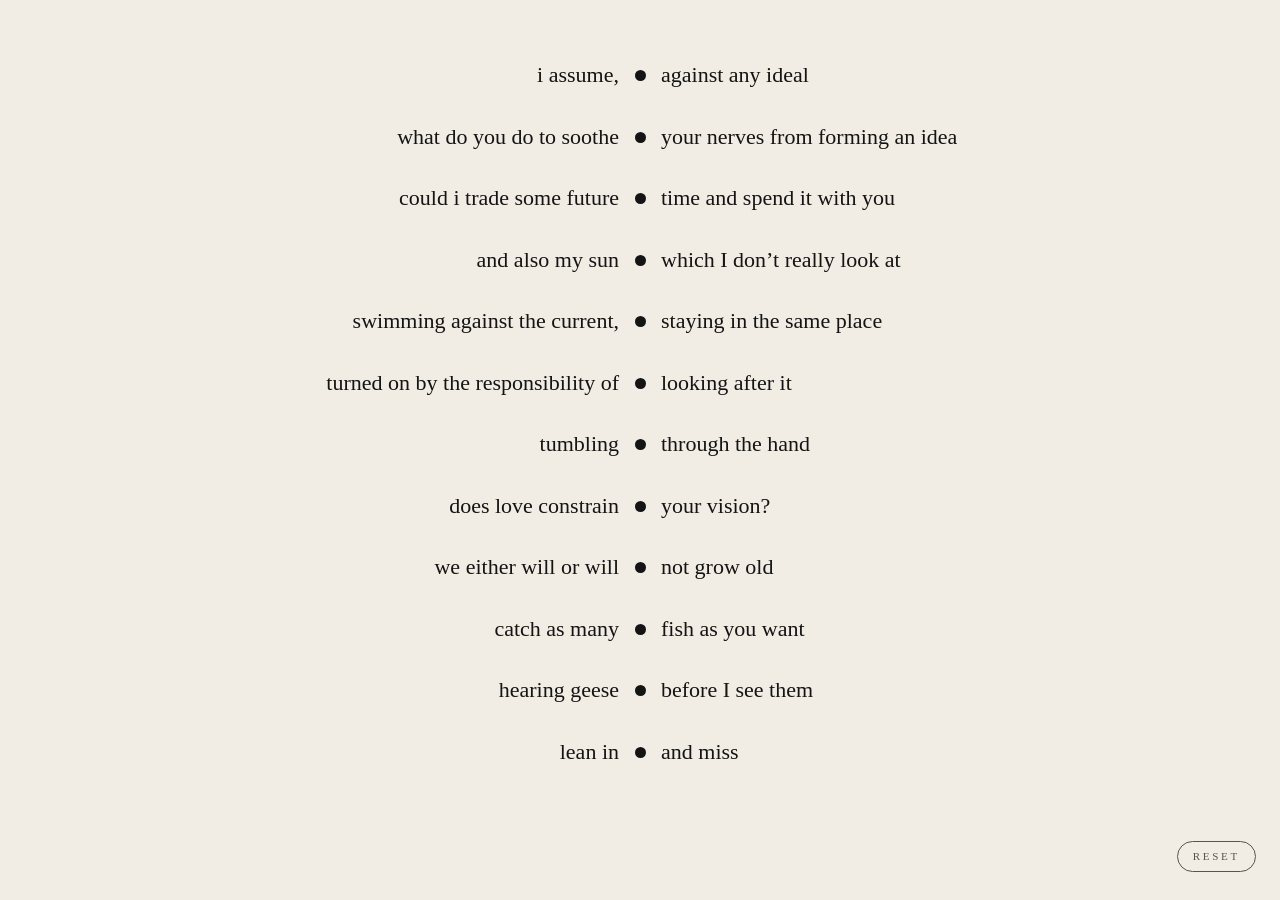
==== pages/seams.html @ fd51b5be "adding new page, adding onward button to blackout page" ====
<!DOCTYPE html>
<html lang="en">
<head>
<meta charset="utf-8">
<meta name="viewport" content="width=device-width, initial-scale=1, viewport-fit=cover">
<title>Seams</title>
<link rel="stylesheet" href="../styles/seams.css">
</head>
<body>
<main id="poem" aria-label="A poem you can rearrange">
  <svg id="traces" aria-hidden="true"></svg>
</main>
<div class="hint" id="hint">click a circle</div>
<button class="restore" id="restore" type="button">reset</button>
<script src="../poems.js"></script>
<script src="../js/seams.js"></script>
</body>
</html>
---- styles/seams.css ----
:root {
    --paper: #f1ede4;
    --ink: #141414;
    box-sizing: border-box;
  }

  html,
  body {
    height: 100%;
    margin: 0;
    background: var(--paper);
    overflow: hidden;
    overscroll-behavior: none;
  }

  body {
    position: fixed;
    inset: 0;
    width: 100%;
  }

  main {
    position: relative;
    box-sizing: border-box;
    max-width: 1100px;
    height: 100vh;
    height: 100dvh;
    margin: 0 auto;
    padding: 5vh 20px 13vh;
    display: flex;
    flex-direction: column;
    justify-content: center;
    color: var(--ink);
    font: clamp(13px, min(2.1vw, 2.8vh), 22px)/1.4 Georgia, 'Times New Roman', serif;
  }

  /* the curved lines that record each swap; they sit underneath the text */
  #traces {
    position: absolute;
    inset: 0;
    width: 100%;
    height: 100%;
    pointer-events: none;
    overflow: visible;
  }

  .trace {
    fill: none;
    stroke: var(--ink);
    stroke-width: 1.25;
    stroke-linecap: round;
    transition: opacity 1s;
  }

  /* each poem line: left half | seam circle | right half, so every line reads straight across */
  .row {
    position: relative;
    display: grid;
    grid-template-columns: 1fr 22px 1fr;
    column-gap: 10px;
    align-items: center;
    padding: 0;
    flex: 0 1 3.2em;
    min-height: 0;
  }

  .left {
    text-align: right;
  }

  .right {
    text-align: left;
  }

  .left,
  .right {
    text-shadow: 0 0 5px var(--paper), 0 0 10px var(--paper), 0 0 14px var(--paper);
  }

  /* knocks the lines out behind the words */

  .right.moving {
    position: relative;
    z-index: 3;
  }

  .seam {
    position: relative;
    justify-self: center;
    width: 11px;
    height: 11px;
    padding: 0;
    border: 0;
    border-radius: 50%;
    background: var(--ink);
    cursor: pointer;
    transition: transform .25s;
  }

  .seam:hover,
  .seam:focus-visible {
    transform: scale(1.5);
    outline: none;
  }

  .pulse {
    position: absolute;
    inset: 0;
    border: 1px solid var(--ink);
    border-radius: 50%;
    pointer-events: none;
  }

  .hint {
    position: fixed;
    left: 0;
    right: 0;
    bottom: calc(36px + env(safe-area-inset-bottom, 0px));
    text-align: center;
    font: 12px/1 Georgia, 'Times New Roman', serif;
    letter-spacing: .3em;
    text-transform: uppercase;
    color: var(--ink);
    opacity: 0;
    transition: opacity 1.2s;
    pointer-events: none;
  }

  .hint.on {
    opacity: .55;
  }

  .restore {
    position: fixed;
    right: 24px;
    bottom: calc(28px + env(safe-area-inset-bottom, 0px));
    z-index: 5;
    background: var(--paper);
    color: var(--ink);
    border: 1px solid var(--ink);
    border-radius: 999px;
    padding: 9px 15px;
    font: 11px/1 Georgia, 'Times New Roman', serif;
    letter-spacing: .25em;
    text-transform: uppercase;
    cursor: pointer;
    opacity: .7;
    transition: opacity .3s, background .3s, color .3s;
  }

  .restore:hover,
  .restore:focus-visible {
    opacity: 1;
    background: var(--ink);
    color: var(--paper);
    outline: none;
  }
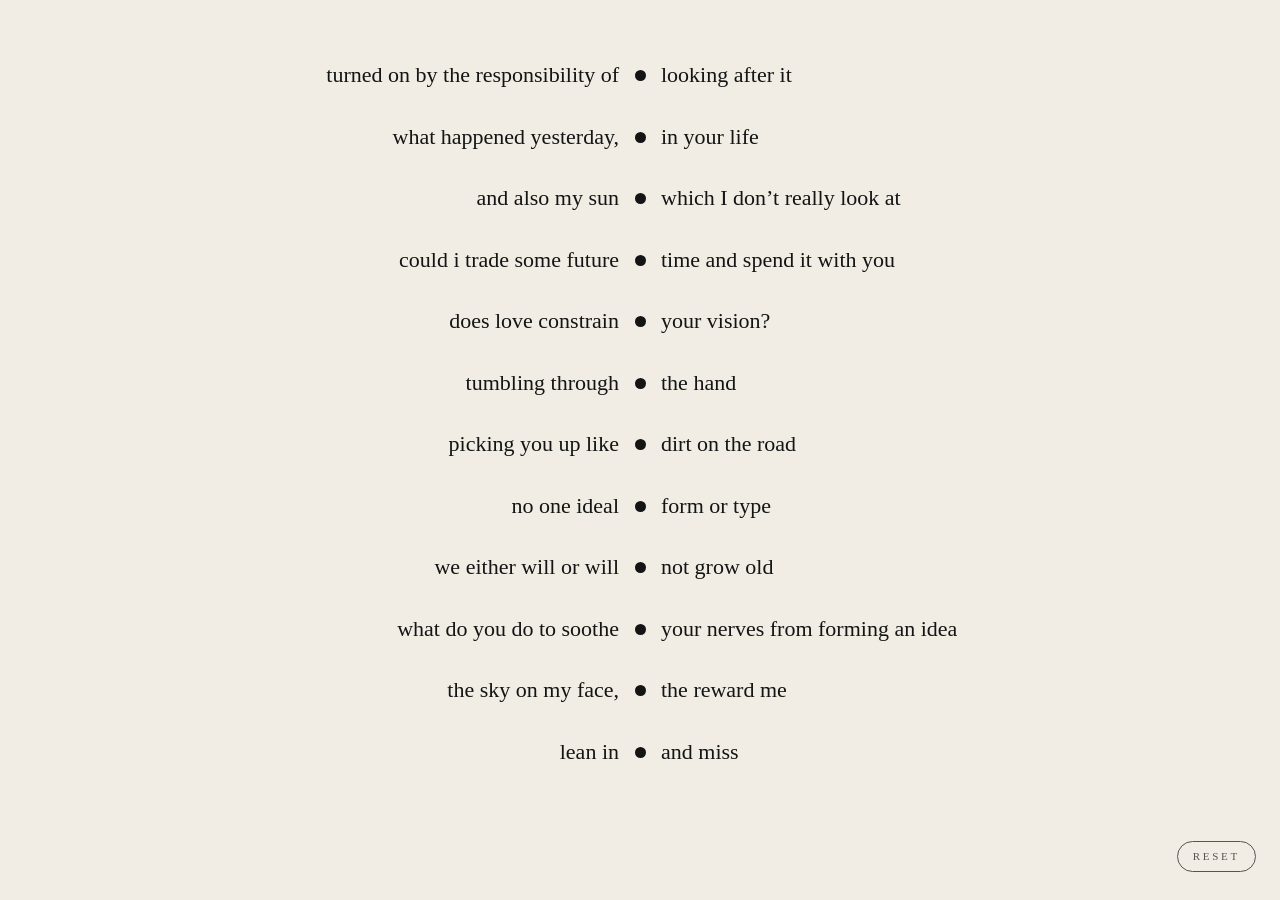
==== commit a6bf3f35: "editing title" ====
--- a/pages/seams.html
+++ b/pages/seams.html
@@ -3,7 +3,7 @@
 <head>
 <meta charset="utf-8">
 <meta name="viewport" content="width=device-width, initial-scale=1, viewport-fit=cover">
-<title>Seams</title>
+<title>meet me by the</title>
 <link rel="stylesheet" href="../styles/seams.css">
 </head>
 <body>
